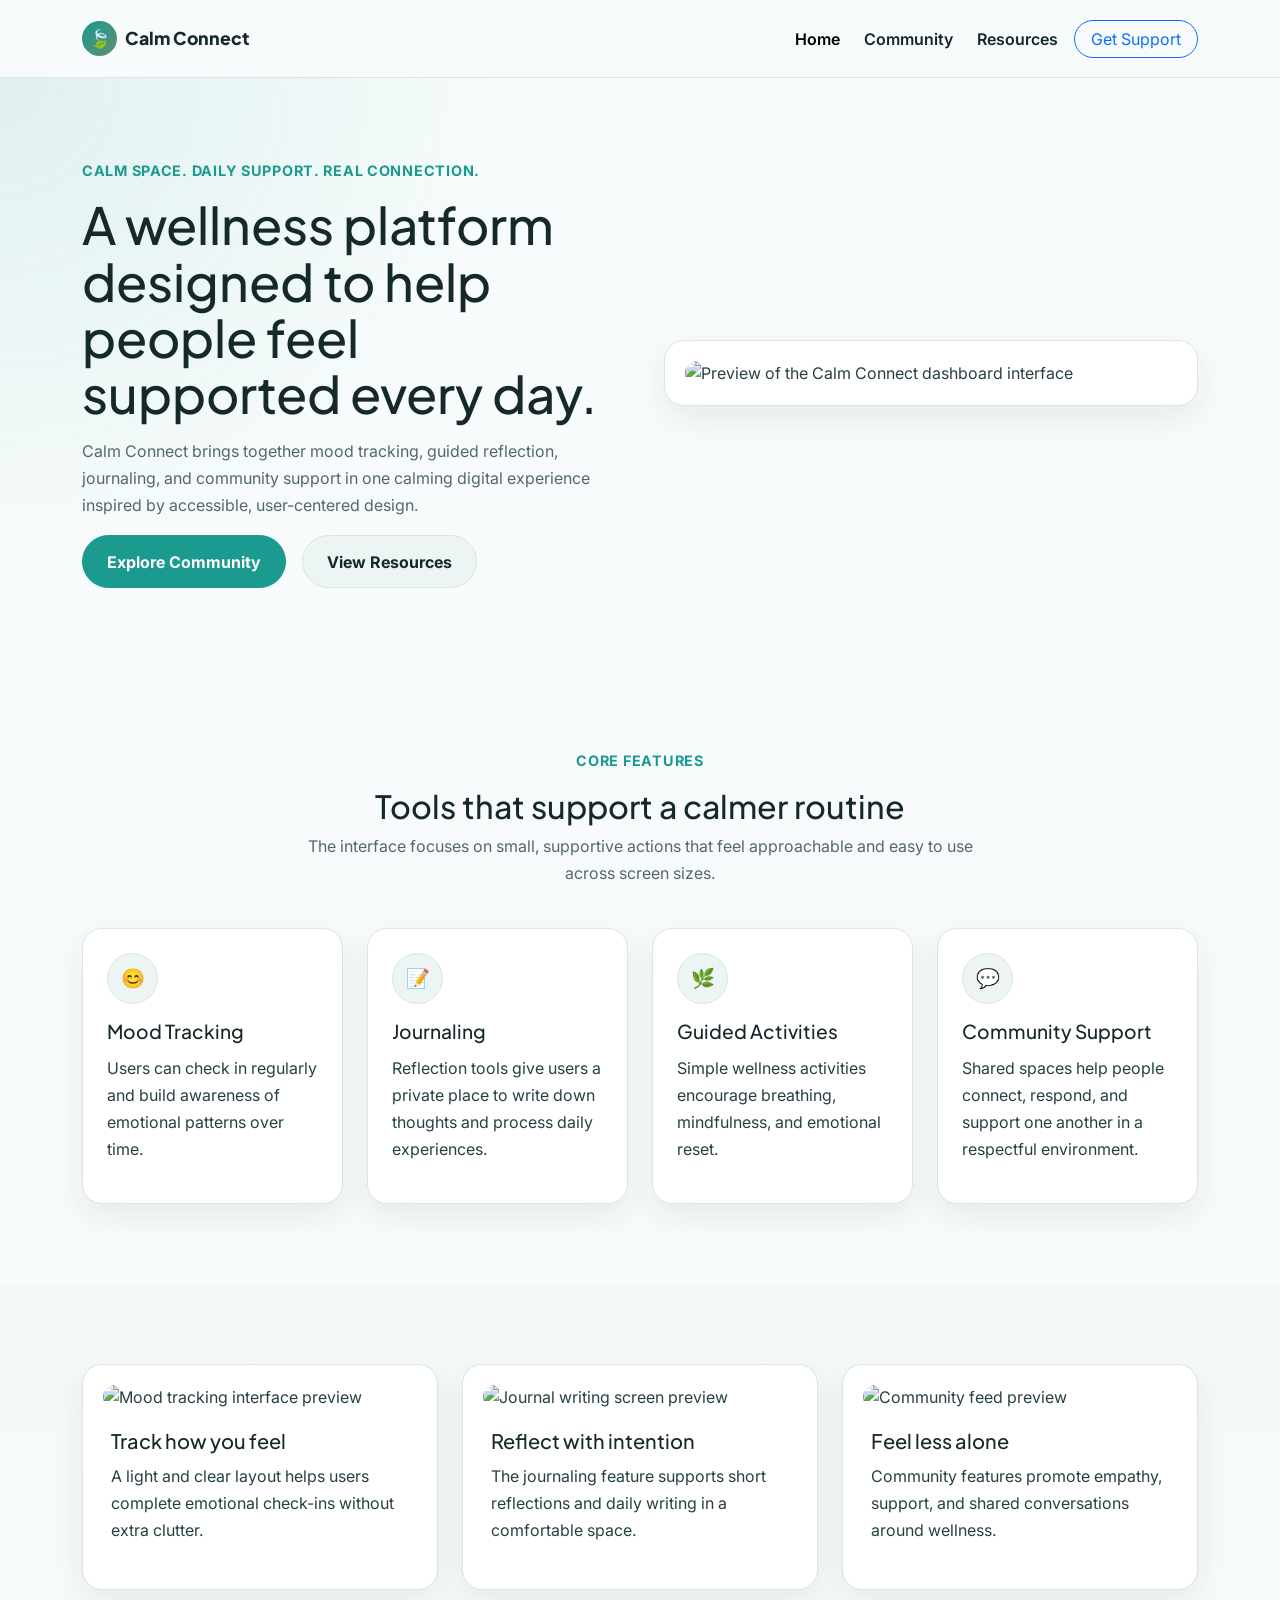
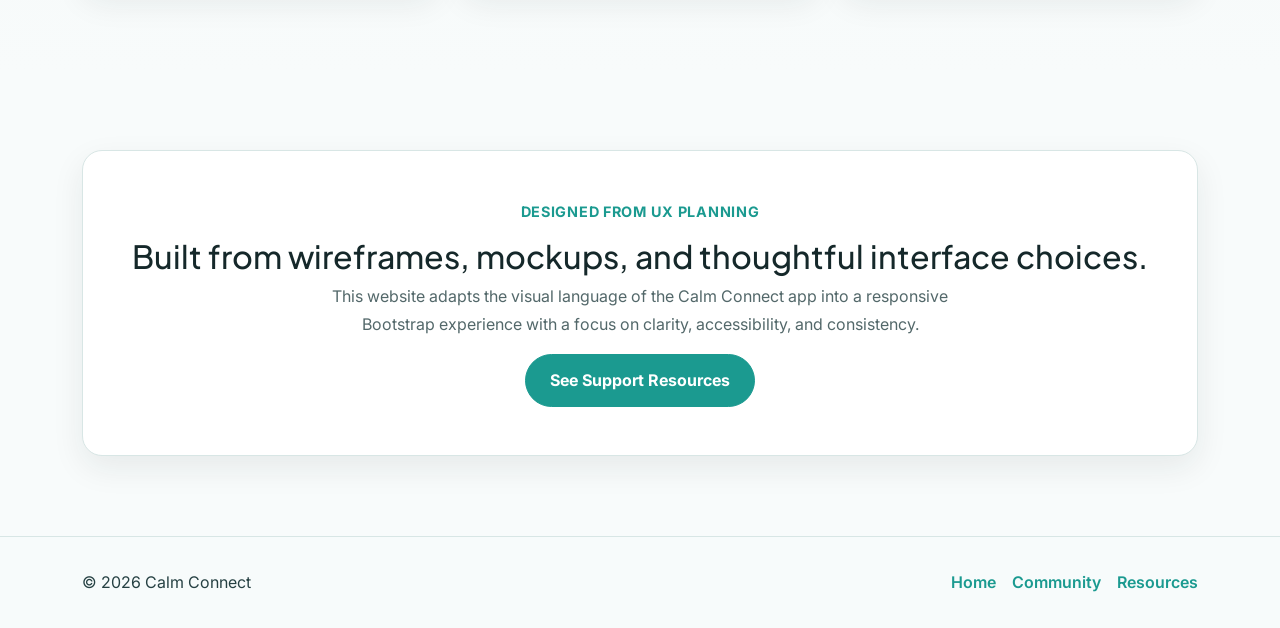
==== index.html @ 1ac4ee03 "added changes to community.html, index.html, resources.html and main.css" ====
<!DOCTYPE html>
<html lang="en">
<head>
  <meta charset="UTF-8">
  <meta name="viewport" content="width=device-width, initial-scale=1.0">
  <title>Calm Connect | Home</title>

  <link rel="preconnect" href="https://fonts.googleapis.com">
  <link rel="preconnect" href="https://fonts.gstatic.com" crossorigin>
  <link href="https://fonts.googleapis.com/css2?family=Inter:wght@400;500;600;700&family=Plus+Jakarta+Sans:wght@600;700;800&display=swap" rel="stylesheet">

  <link href="https://cdn.jsdelivr.net/npm/bootstrap@5.3.3/dist/css/bootstrap.min.css" rel="stylesheet">
  <link rel="stylesheet" href="css/main.css">
</head>
<body>
  <a class="skip-link" href="#main-content">Skip to main content</a>

  <header class="site-header">
    <nav class="navbar navbar-expand-lg">
      <div class="container">
        <a class="navbar-brand d-flex align-items-center gap-2" href="index.html">
          <span class="brand-mark">🍃</span>
          <span>Calm Connect</span>
        </a>

        <button class="navbar-toggler" type="button" data-bs-toggle="collapse" data-bs-target="#main-nav" aria-controls="main-nav" aria-expanded="false" aria-label="Toggle navigation">
          <span class="navbar-toggler-icon"></span>
        </button>

        <div class="collapse navbar-collapse" id="main-nav">
          <ul class="navbar-nav ms-auto align-items-lg-center gap-lg-2">
            <li class="nav-item">
              <a class="nav-link active" aria-current="page" href="index.html">Home</a>
            </li>
            <li class="nav-item">
              <a class="nav-link" href="community.html">Community</a>
            </li>
            <li class="nav-item">
              <a class="nav-link" href="resources.html">Resources</a>
            </li>
            <li class="nav-item">
              <a class="btn btn-outline-primary btn-nav mt-2 mt-lg-0" href="resources.html">Get Support</a>
            </li>
          </ul>
        </div>
      </div>
    </nav>
  </header>

  <main id="main-content">
    <section class="hero-section section-space">
      <div class="container">
        <div class="row align-items-center g-5">
          <div class="col-lg-6">
            <p class="eyebrow">Calm space. Daily support. Real connection.</p>
            <h1 class="hero-title">A wellness platform designed to help people feel supported every day.</h1>
            <p class="hero-text">
              Calm Connect brings together mood tracking, guided reflection, journaling, and community support in one calming digital experience inspired by accessible, user-centered design.
            </p>
            <div class="d-flex flex-wrap gap-3">
              <a href="community.html" class="btn btn-primary btn-pill">Explore Community</a>
              <a href="resources.html" class="btn btn-soft btn-pill">View Resources</a>
            </div>
          </div>

          <div class="col-lg-6">
            <div class="hero-card">
              <picture>
                <source srcset="images/hero-preview.webp" media="(min-width: 768px)">
                <img src="images/hero-preview.webp" alt="Preview of the Calm Connect dashboard interface" class="img-fluid hero-image">
              </picture>
            </div>
          </div>
        </div>
      </div>
    </section>

    <section class="section-space">
      <div class="container">
        <div class="section-heading text-center">
          <p class="eyebrow">Core features</p>
          <h2>Tools that support a calmer routine</h2>
          <p class="section-text mx-auto">
            The interface focuses on small, supportive actions that feel approachable and easy to use across screen sizes.
          </p>
        </div>

        <div class="row g-4 mt-2">
          <div class="col-md-6 col-xl-3">
            <article class="feature-card h-100">
              <div class="icon-bubble">😊</div>
              <h3>Mood Tracking</h3>
              <p>Users can check in regularly and build awareness of emotional patterns over time.</p>
            </article>
          </div>

          <div class="col-md-6 col-xl-3">
            <article class="feature-card h-100">
              <div class="icon-bubble">📝</div>
              <h3>Journaling</h3>
              <p>Reflection tools give users a private place to write down thoughts and process daily experiences.</p>
            </article>
          </div>

          <div class="col-md-6 col-xl-3">
            <article class="feature-card h-100">
              <div class="icon-bubble">🌿</div>
              <h3>Guided Activities</h3>
              <p>Simple wellness activities encourage breathing, mindfulness, and emotional reset.</p>
            </article>
          </div>

          <div class="col-md-6 col-xl-3">
            <article class="feature-card h-100">
              <div class="icon-bubble">💬</div>
              <h3>Community Support</h3>
              <p>Shared spaces help people connect, respond, and support one another in a respectful environment.</p>
            </article>
          </div>
        </div>
      </div>
    </section>

    <section class="section-space alt-section">
      <div class="container">
        <div class="row g-4 align-items-stretch">
          <div class="col-lg-4">
            <article class="preview-card h-100">
              <picture>
                <source srcset="images/feature-mood.webp" media="(min-width: 768px)">
                <img src="images/feature-mood.webp" alt="Mood tracking interface preview" class="img-fluid preview-image">
              </picture>
              <div class="preview-copy">
                <h3>Track how you feel</h3>
                <p>A light and clear layout helps users complete emotional check-ins without extra clutter.</p>
              </div>
            </article>
          </div>

          <div class="col-lg-4">
            <article class="preview-card h-100">
              <picture>
                <source srcset="images/feature-journal.webp" media="(min-width: 768px)">
                <img src="images/feature-journal.webp" alt="Journal writing screen preview" class="img-fluid preview-image">
              </picture>
              <div class="preview-copy">
                <h3>Reflect with intention</h3>
                <p>The journaling feature supports short reflections and daily writing in a comfortable space.</p>
              </div>
            </article>
          </div>

          <div class="col-lg-4">
            <article class="preview-card h-100">
              <picture>
                <source srcset="images/feature-community.webp" media="(min-width: 768px)">
                <img src="images/feature-community.webp" alt="Community feed preview" class="img-fluid preview-image">
              </picture>
              <div class="preview-copy">
                <h3>Feel less alone</h3>
                <p>Community features promote empathy, support, and shared conversations around wellness.</p>
              </div>
            </article>
          </div>
        </div>
      </div>
    </section>

    <section class="section-space">
      <div class="container">
        <div class="cta-panel text-center">
          <p class="eyebrow">Designed from UX planning</p>
          <h2>Built from wireframes, mockups, and thoughtful interface choices.</h2>
          <p class="section-text mx-auto">
            This website adapts the visual language of the Calm Connect app into a responsive Bootstrap experience with a focus on clarity, accessibility, and consistency.
          </p>
          <a href="resources.html" class="btn btn-primary btn-pill">See Support Resources</a>
        </div>
      </div>
    </section>
  </main>

  <footer class="site-footer">
    <div class="container">
      <div class="row g-3 align-items-center">
        <div class="col-md-6">
          <p class="mb-0">© 2026 Calm Connect</p>
        </div>
        <div class="col-md-6">
          <ul class="footer-links">
            <li><a href="index.html">Home</a></li>
            <li><a href="community.html">Community</a></li>
            <li><a href="resources.html">Resources</a></li>
          </ul>
        </div>
      </div>
    </div>
  </footer>

  <script src="https://cdn.jsdelivr.net/npm/bootstrap@5.3.3/dist/js/bootstrap.bundle.min.js"></script>
</body>
</html>
---- css/main.css ----
:root {
  --bs-primary: #1b9a90;
  --bs-secondary: #6b7992;
  --bs-light: #eef5f5;
  --bs-dark: #15282a;
  --bs-body-bg: #f8fbfb;
  --bs-body-color: #264143;
  --bs-border-radius: 1rem;

  --site-teal: #1b9a90;
  --site-teal-dark: #147e75;
  --site-pale: #edf4f4;
  --site-mint: #dce9e8;
  --site-slate: #6b7992;
  --site-deep: #15282a;
  --site-card: #ffffff;
  --site-border: #d8e6e5;
  --site-shadow: 0 12px 32px rgba(21, 40, 42, 0.08);
}

html {
  scroll-behavior: smooth;
}

body {
  font-family: "Inter", sans-serif;
  background-color: var(--bs-body-bg);
  color: var(--bs-body-color);
}

img {
  display: block;
  max-width: 100%;
  height: auto;
}

h1,
h2,
h3,
h4,
.navbar-brand {
  font-family: "Plus Jakarta Sans", sans-serif;
  color: var(--site-deep);
}

p {
  line-height: 1.7;
}

a {
  color: var(--site-teal);
}

a:hover,
a:focus {
  color: var(--site-teal-dark);
}

.skip-link {
  position: absolute;
  left: -9999px;
  top: auto;
}

.skip-link:focus {
  left: 1rem;
  top: 1rem;
  z-index: 2000;
  background: var(--site-deep);
  color: #fff;
  padding: 0.75rem 1rem;
  border-radius: 0.5rem;
}

.site-header {
  background: rgba(248, 251, 251, 0.92);
  border-bottom: 1px solid var(--site-border);
  backdrop-filter: blur(12px);
  position: sticky;
  top: 0;
  z-index: 1000;
}

.navbar {
  padding: 1rem 0;
}

.navbar-brand {
  font-size: 1.1rem;
  font-weight: 800;
}

.brand-mark {
  width: 2.2rem;
  height: 2.2rem;
  display: inline-flex;
  align-items: center;
  justify-content: center;
  border-radius: 50%;
  background: linear-gradient(135deg, var(--site-teal), #5f8f70);
  color: #fff;
}

.nav-link {
  font-weight: 600;
  color: var(--site-deep);
}

.nav-link.active,
.nav-link:hover,
.nav-link:focus {
  color: var(--site-teal);
}

.btn-nav {
  border-radius: 999px;
  padding-inline: 1rem;
}

.section-space {
  padding: 5rem 0;
}

.section-space-sm {
  padding: 3rem 0;
}

.hero-section {
  background:
    radial-gradient(circle at top left, rgba(27, 154, 144, 0.1), transparent 35%),
    linear-gradient(180deg, #f6fbfb 0%, #f8fbfb 100%);
}

.hero-title {
  font-size: clamp(2.3rem, 4vw, 4.3rem);
  line-height: 1.1;
  margin-bottom: 1rem;
}

.hero-text,
.section-text {
  max-width: 42rem;
  color: #53686a;
}

.eyebrow {
  display: inline-block;
  margin-bottom: 0.8rem;
  font-size: 0.9rem;
  font-weight: 700;
  letter-spacing: 0.05em;
  text-transform: uppercase;
  color: var(--site-teal);
}

.hero-card,
.preview-card,
.cta-panel,
.feature-card,
.post-card,
.resource-card,
.mini-card,
.thread-panel,
.support-panel {
  background: var(--site-card);
  border: 1px solid var(--site-border);
  border-radius: 1.25rem;
  box-shadow: var(--site-shadow);
}

.hero-card,
.preview-card {
  padding: 1rem;
}

.hero-image,
.preview-image {
  width: 100%;
  border-radius: 1rem;
}

.btn-pill {
  border-radius: 999px;
  padding: 0.85rem 1.5rem;
  font-weight: 700;
}

.btn-primary {
  background-color: var(--site-teal);
  border-color: var(--site-teal);
}

.btn-primary:hover,
.btn-primary:focus {
  background-color: var(--site-teal-dark);
  border-color: var(--site-teal-dark);
}

.btn-soft {
  background: var(--site-pale);
  color: var(--site-deep);
  border: 1px solid var(--site-border);
}

.btn-soft:hover,
.btn-soft:focus {
  background: var(--site-mint);
  color: var(--site-deep);
}

.section-heading {
  max-width: 48rem;
  margin-inline: auto;
}

.feature-card,
.resource-card,
.mini-card {
  padding: 1.5rem;
}

.feature-card h3,
.resource-card h2,
.mini-card h3 {
  font-size: 1.2rem;
  margin-bottom: 0.75rem;
}

.icon-bubble {
  width: 3.2rem;
  height: 3.2rem;
  display: inline-flex;
  align-items: center;
  justify-content: center;
  background: var(--site-pale);
  border: 1px solid var(--site-border);
  border-radius: 50%;
  font-size: 1.2rem;
  margin-bottom: 1rem;
}

.alt-section {
  background: linear-gradient(180deg, #f3f8f8 0%, #f8fbfb 100%);
}

.preview-copy {
  padding: 1.25rem 0.5rem 0.5rem;
}

.preview-copy h3 {
  font-size: 1.25rem;
  margin-bottom: 0.6rem;
}

.cta-panel {
  padding: 2.5rem 1.5rem;
}

.page-banner h1 {
  font-size: clamp(2rem, 4vw, 3.5rem);
}

.pill-row {
  display: flex;
  flex-wrap: wrap;
  gap: 0.75rem;
}

.filter-pill {
  display: inline-flex;
  align-items: center;
  padding: 0.65rem 1rem;
  border-radius: 999px;
  background: var(--site-card);
  border: 1px solid var(--site-border);
  color: var(--site-slate);
  font-weight: 600;
}

.active-pill {
  background: var(--site-teal);
  border-color: var(--site-teal);
  color: #fff;
}

.post-card {
  padding: 1.5rem;
}

.post-meta {
  display: flex;
  align-items: flex-start;
  gap: 1rem;
  margin-bottom: 1rem;
}

.post-avatar {
  width: 3rem;
  height: 3rem;
  display: inline-flex;
  align-items: center;
  justify-content: center;
  border-radius: 50%;
  background: var(--site-pale);
  border: 1px solid var(--site-border);
  flex-shrink: 0;
}

.post-title {
  font-size: 1.15rem;
  margin-bottom: 0.25rem;
}

.post-subtitle {
  margin-bottom: 0;
  color: var(--site-slate);
  font-size: 0.95rem;
}

.post-tags {
  display: flex;
  flex-wrap: wrap;
  gap: 0.5rem;
  margin-top: 1rem;
}

.post-tags span,
.support-list li {
  font-size: 0.95rem;
}

.post-tags span {
  padding: 0.45rem 0.8rem;
  border-radius: 999px;
  background: var(--site-pale);
  color: var(--site-teal-dark);
  font-weight: 600;
}

.thread-panel,
.support-panel {
  padding: 1.75rem;
}

.thread-item {
  padding: 1rem;
  margin-top: 1rem;
  border-radius: 1rem;
  background: var(--site-pale);
  border: 1px solid var(--site-border);
}

.thread-item p {
  margin: 0.4rem 0 0;
}

.support-list {
  padding-left: 1.2rem;
  margin: 1rem 0 1.5rem;
}

.site-footer {
  padding: 2rem 0;
  border-top: 1px solid var(--site-border);
  background: #f7fbfb;
}

.footer-links {
  display: flex;
  flex-wrap: wrap;
  justify-content: flex-start;
  gap: 1rem;
  list-style: none;
  padding: 0;
  margin: 0;
}

.footer-links a {
  text-decoration: none;
  font-weight: 600;
}

@media (min-width: 768px) {
  .hero-card,
  .preview-card {
    padding: 1.25rem;
  }

  .cta-panel {
    padding: 3rem;
  }

  .footer-links {
    justify-content: flex-end;
  }
}

@media (max-width: 991.98px) {
  .navbar-collapse {
    padding-top: 1rem;
  }
}

@media (max-width: 575.98px) {
  .section-space {
    padding: 4rem 0;
  }

  .hero-title {
    font-size: 2.2rem;
  }

  .post-meta {
    flex-direction: column;
  }
}
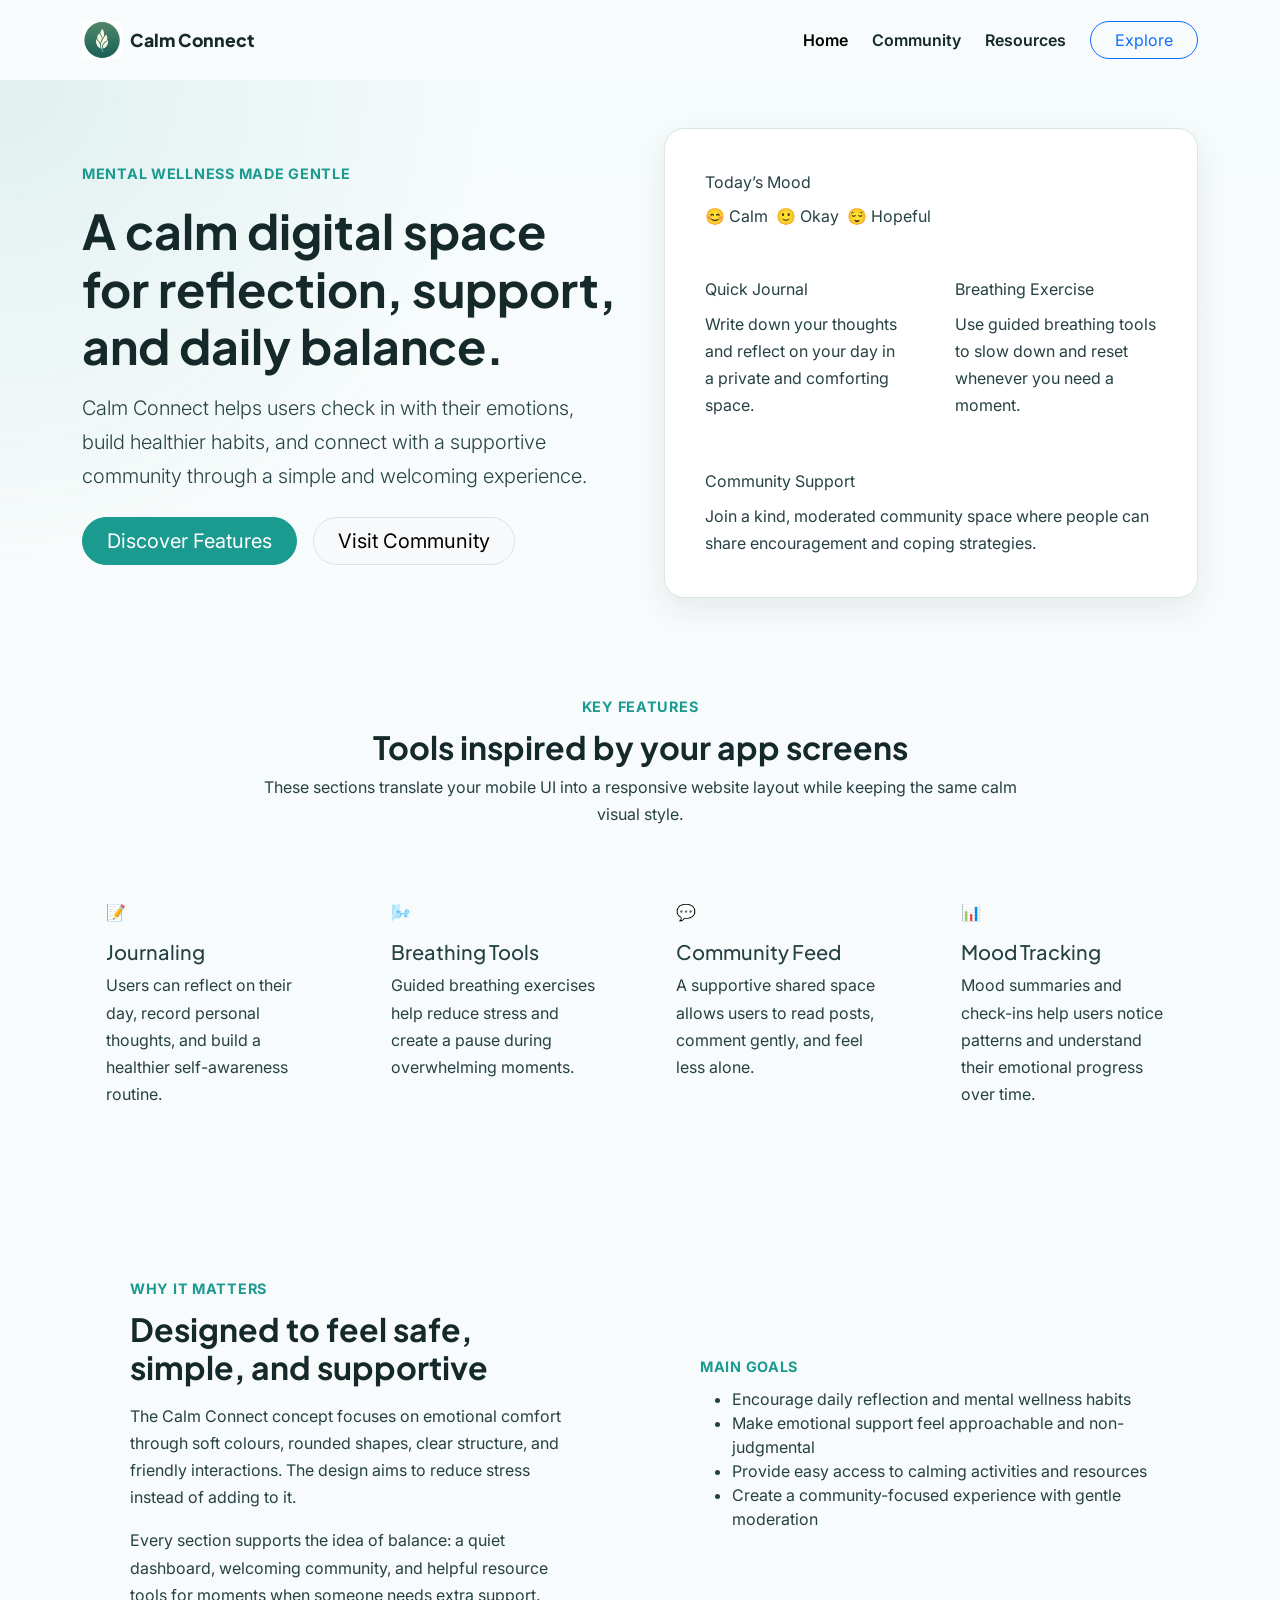
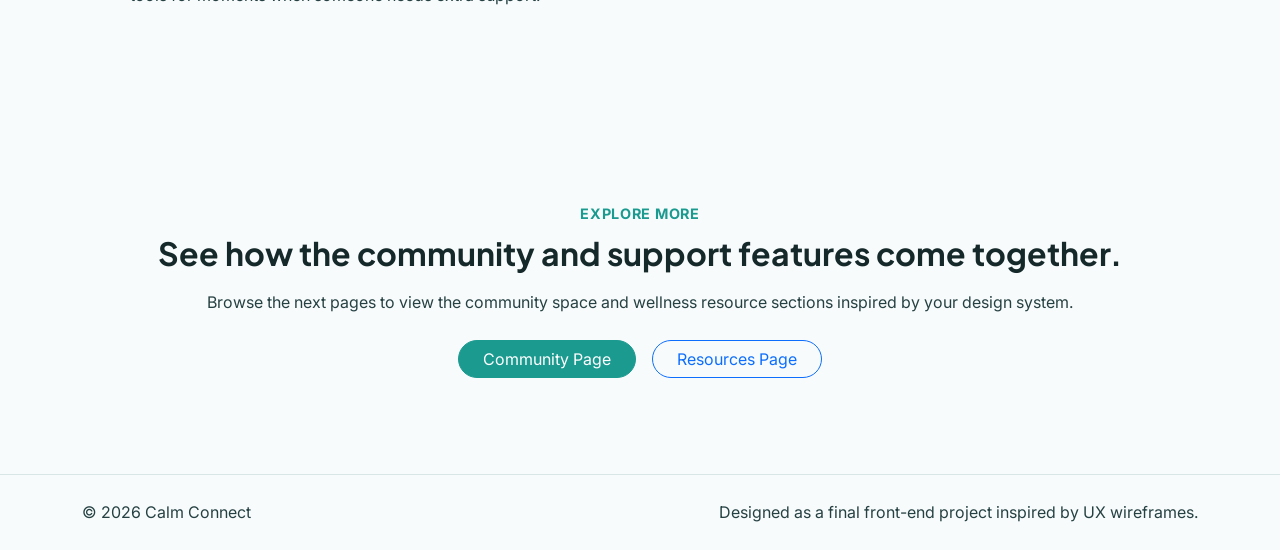
==== commit 80b2f174: "added logo and resource images to index.html and resources.html" ====
--- a/index.html
+++ b/index.html
@@ -4,6 +4,7 @@
   <meta charset="UTF-8">
   <meta name="viewport" content="width=device-width, initial-scale=1.0">
   <title>Calm Connect | Home</title>
+  <meta name="description" content="Calm Connect is a wellness-focused platform designed to support reflection, community, and mental well-being.">
 
   <link rel="preconnect" href="https://fonts.googleapis.com">
   <link rel="preconnect" href="https://fonts.gstatic.com" crossorigin>
@@ -15,32 +16,24 @@
 <body>
   <a class="skip-link" href="#main-content">Skip to main content</a>
 
-  <header class="site-header">
-    <nav class="navbar navbar-expand-lg">
+  <header>
+    <nav class="navbar navbar-expand-lg navbar-light site-navbar py-3">
       <div class="container">
         <a class="navbar-brand d-flex align-items-center gap-2" href="index.html">
-          <span class="brand-mark">🍃</span>
-          <span>Calm Connect</span>
+          <img src="images/logo.png" alt="Calm Connect logo" width="40">
+          <span class="brand-text">Calm Connect</span>
         </a>
 
-        <button class="navbar-toggler" type="button" data-bs-toggle="collapse" data-bs-target="#main-nav" aria-controls="main-nav" aria-expanded="false" aria-label="Toggle navigation">
+        <button class="navbar-toggler" type="button" data-bs-toggle="collapse" data-bs-target="#site-nav" aria-controls="site-nav" aria-expanded="false" aria-label="Toggle navigation">
           <span class="navbar-toggler-icon"></span>
         </button>
 
-        <div class="collapse navbar-collapse" id="main-nav">
+        <div class="collapse navbar-collapse" id="site-nav">
           <ul class="navbar-nav ms-auto align-items-lg-center gap-lg-2">
-            <li class="nav-item">
-              <a class="nav-link active" aria-current="page" href="index.html">Home</a>
-            </li>
-            <li class="nav-item">
-              <a class="nav-link" href="community.html">Community</a>
-            </li>
-            <li class="nav-item">
-              <a class="nav-link" href="resources.html">Resources</a>
-            </li>
-            <li class="nav-item">
-              <a class="btn btn-outline-primary btn-nav mt-2 mt-lg-0" href="resources.html">Get Support</a>
-            </li>
+            <li class="nav-item"><a class="nav-link active" aria-current="page" href="index.html">Home</a></li>
+            <li class="nav-item"><a class="nav-link" href="community.html">Community</a></li>
+            <li class="nav-item"><a class="nav-link" href="resources.html">Resources</a></li>
+            <li class="nav-item ms-lg-2"><a class="btn btn-outline-primary rounded-pill px-4" href="#features">Explore</a></li>
           </ul>
         </div>
       </div>
@@ -48,152 +41,153 @@
   </header>
 
   <main id="main-content">
-    <section class="hero-section section-space">
+    <section class="hero-section py-5 py-lg-6">
       <div class="container">
         <div class="row align-items-center g-5">
           <div class="col-lg-6">
-            <p class="eyebrow">Calm space. Daily support. Real connection.</p>
-            <h1 class="hero-title">A wellness platform designed to help people feel supported every day.</h1>
-            <p class="hero-text">
-              Calm Connect brings together mood tracking, guided reflection, journaling, and community support in one calming digital experience inspired by accessible, user-centered design.
+            <p class="eyebrow mb-3">Mental wellness made gentle</p>
+            <h1 class="display-5 fw-bold mb-3">A calm digital space for reflection, support, and daily balance.</h1>
+            <p class="lead mb-4">
+              Calm Connect helps users check in with their emotions, build healthier habits, and connect with a supportive community through a simple and welcoming experience.
             </p>
             <div class="d-flex flex-wrap gap-3">
-              <a href="community.html" class="btn btn-primary btn-pill">Explore Community</a>
-              <a href="resources.html" class="btn btn-soft btn-pill">View Resources</a>
+              <a class="btn btn-primary btn-lg rounded-pill px-4" href="#features">Discover Features</a>
+              <a class="btn btn-light btn-lg rounded-pill px-4 border" href="community.html">Visit Community</a>
             </div>
           </div>
 
           <div class="col-lg-6">
-            <div class="hero-card">
-              <picture>
-                <source srcset="images/hero-preview.webp" media="(min-width: 768px)">
-                <img src="images/hero-preview.webp" alt="Preview of the Calm Connect dashboard interface" class="img-fluid hero-image">
-              </picture>
+            <div class="hero-card card-custom p-4">
+              <div class="row g-3">
+                <div class="col-12">
+                  <div class="mini-panel p-3">
+                    <p class="mini-label mb-2">Today’s Mood</p>
+                    <div class="d-flex flex-wrap gap-2">
+                      <span class="mood-pill">😊 Calm</span>
+                      <span class="mood-pill">🙂 Okay</span>
+                      <span class="mood-pill">😌 Hopeful</span>
+                    </div>
+                  </div>
+                </div>
+                <div class="col-md-6">
+                  <div class="mini-panel p-3 h-100">
+                    <p class="mini-label mb-2">Quick Journal</p>
+                    <p class="mb-0 small-text">Write down your thoughts and reflect on your day in a private and comforting space.</p>
+                  </div>
+                </div>
+                <div class="col-md-6">
+                  <div class="mini-panel p-3 h-100">
+                    <p class="mini-label mb-2">Breathing Exercise</p>
+                    <p class="mb-0 small-text">Use guided breathing tools to slow down and reset whenever you need a moment.</p>
+                  </div>
+                </div>
+                <div class="col-12">
+                  <div class="mini-panel p-3">
+                    <p class="mini-label mb-2">Community Support</p>
+                    <p class="mb-0 small-text">Join a kind, moderated community space where people can share encouragement and coping strategies.</p>
+                  </div>
+                </div>
+              </div>
             </div>
           </div>
         </div>
       </div>
     </section>
 
-    <section class="section-space">
+    <section id="features" class="py-5">
       <div class="container">
-        <div class="section-heading text-center">
-          <p class="eyebrow">Core features</p>
-          <h2>Tools that support a calmer routine</h2>
-          <p class="section-text mx-auto">
-            The interface focuses on small, supportive actions that feel approachable and easy to use across screen sizes.
-          </p>
+        <div class="section-heading text-center mb-5">
+          <p class="eyebrow mb-2">Key features</p>
+          <h2 class="fw-bold">Tools inspired by your app screens</h2>
+          <p class="section-copy mx-auto">These sections translate your mobile UI into a responsive website layout while keeping the same calm visual style.</p>
         </div>
 
-        <div class="row g-4 mt-2">
+        <div class="row g-4">
           <div class="col-md-6 col-xl-3">
-            <article class="feature-card h-100">
-              <div class="icon-bubble">😊</div>
-              <h3>Mood Tracking</h3>
-              <p>Users can check in regularly and build awareness of emotional patterns over time.</p>
+            <article class="card-custom h-100 p-4">
+              <div class="icon-circle mb-3">📝</div>
+              <h3 class="h5">Journaling</h3>
+              <p class="mb-0">Users can reflect on their day, record personal thoughts, and build a healthier self-awareness routine.</p>
             </article>
           </div>
 
           <div class="col-md-6 col-xl-3">
-            <article class="feature-card h-100">
-              <div class="icon-bubble">📝</div>
-              <h3>Journaling</h3>
-              <p>Reflection tools give users a private place to write down thoughts and process daily experiences.</p>
+            <article class="card-custom h-100 p-4">
+              <div class="icon-circle mb-3">🌬️</div>
+              <h3 class="h5">Breathing Tools</h3>
+              <p class="mb-0">Guided breathing exercises help reduce stress and create a pause during overwhelming moments.</p>
             </article>
           </div>
 
           <div class="col-md-6 col-xl-3">
-            <article class="feature-card h-100">
-              <div class="icon-bubble">🌿</div>
-              <h3>Guided Activities</h3>
-              <p>Simple wellness activities encourage breathing, mindfulness, and emotional reset.</p>
+            <article class="card-custom h-100 p-4">
+              <div class="icon-circle mb-3">💬</div>
+              <h3 class="h5">Community Feed</h3>
+              <p class="mb-0">A supportive shared space allows users to read posts, comment gently, and feel less alone.</p>
             </article>
           </div>
 
           <div class="col-md-6 col-xl-3">
-            <article class="feature-card h-100">
-              <div class="icon-bubble">💬</div>
-              <h3>Community Support</h3>
-              <p>Shared spaces help people connect, respond, and support one another in a respectful environment.</p>
+            <article class="card-custom h-100 p-4">
+              <div class="icon-circle mb-3">📊</div>
+              <h3 class="h5">Mood Tracking</h3>
+              <p class="mb-0">Mood summaries and check-ins help users notice patterns and understand their emotional progress over time.</p>
             </article>
           </div>
         </div>
       </div>
     </section>
 
-    <section class="section-space alt-section">
+    <section class="py-5 soft-section">
       <div class="container">
-        <div class="row g-4 align-items-stretch">
-          <div class="col-lg-4">
-            <article class="preview-card h-100">
-              <picture>
-                <source srcset="images/feature-mood.webp" media="(min-width: 768px)">
-                <img src="images/feature-mood.webp" alt="Mood tracking interface preview" class="img-fluid preview-image">
-              </picture>
-              <div class="preview-copy">
-                <h3>Track how you feel</h3>
-                <p>A light and clear layout helps users complete emotional check-ins without extra clutter.</p>
-              </div>
-            </article>
+        <div class="row align-items-center g-4">
+          <div class="col-lg-6">
+            <div class="card-custom p-4 p-lg-5 h-100">
+              <p class="eyebrow mb-2">Why it matters</p>
+              <h2 class="fw-bold mb-3">Designed to feel safe, simple, and supportive</h2>
+              <p>
+                The Calm Connect concept focuses on emotional comfort through soft colours, rounded shapes, clear structure, and friendly interactions. The design aims to reduce stress instead of adding to it.
+              </p>
+              <p class="mb-0">
+                Every section supports the idea of balance: a quiet dashboard, welcoming community, and helpful resource tools for moments when someone needs extra support.
+              </p>
+            </div>
           </div>
 
-          <div class="col-lg-4">
-            <article class="preview-card h-100">
-              <picture>
-                <source srcset="images/feature-journal.webp" media="(min-width: 768px)">
-                <img src="images/feature-journal.webp" alt="Journal writing screen preview" class="img-fluid preview-image">
-              </picture>
-              <div class="preview-copy">
-                <h3>Reflect with intention</h3>
-                <p>The journaling feature supports short reflections and daily writing in a comfortable space.</p>
-              </div>
-            </article>
-          </div>
-
-          <div class="col-lg-4">
-            <article class="preview-card h-100">
-              <picture>
-                <source srcset="images/feature-community.webp" media="(min-width: 768px)">
-                <img src="images/feature-community.webp" alt="Community feed preview" class="img-fluid preview-image">
-              </picture>
-              <div class="preview-copy">
-                <h3>Feel less alone</h3>
-                <p>Community features promote empathy, support, and shared conversations around wellness.</p>
-              </div>
-            </article>
+          <div class="col-lg-6">
+            <div class="card-custom p-4 p-lg-5 h-100">
+              <p class="eyebrow mb-2">Main goals</p>
+              <ul class="feature-list mb-0">
+                <li>Encourage daily reflection and mental wellness habits</li>
+                <li>Make emotional support feel approachable and non-judgmental</li>
+                <li>Provide easy access to calming activities and resources</li>
+                <li>Create a community-focused experience with gentle moderation</li>
+              </ul>
+            </div>
           </div>
         </div>
       </div>
     </section>
 
-    <section class="section-space">
+    <section class="py-5">
       <div class="container">
-        <div class="cta-panel text-center">
-          <p class="eyebrow">Designed from UX planning</p>
-          <h2>Built from wireframes, mockups, and thoughtful interface choices.</h2>
-          <p class="section-text mx-auto">
-            This website adapts the visual language of the Calm Connect app into a responsive Bootstrap experience with a focus on clarity, accessibility, and consistency.
-          </p>
-          <a href="resources.html" class="btn btn-primary btn-pill">See Support Resources</a>
+        <div class="cta-banner card-custom p-4 p-lg-5 text-center">
+          <p class="eyebrow mb-2">Explore more</p>
+          <h2 class="fw-bold mb-3">See how the community and support features come together.</h2>
+          <p class="mb-4">Browse the next pages to view the community space and wellness resource sections inspired by your design system.</p>
+          <div class="d-flex flex-wrap justify-content-center gap-3">
+            <a href="community.html" class="btn btn-primary rounded-pill px-4">Community Page</a>
+            <a href="resources.html" class="btn btn-outline-primary rounded-pill px-4">Resources Page</a>
+          </div>
         </div>
       </div>
     </section>
   </main>
 
-  <footer class="site-footer">
-    <div class="container">
-      <div class="row g-3 align-items-center">
-        <div class="col-md-6">
-          <p class="mb-0">© 2026 Calm Connect</p>
-        </div>
-        <div class="col-md-6">
-          <ul class="footer-links">
-            <li><a href="index.html">Home</a></li>
-            <li><a href="community.html">Community</a></li>
-            <li><a href="resources.html">Resources</a></li>
-          </ul>
-        </div>
-      </div>
+  <footer class="site-footer py-4">
+    <div class="container d-flex flex-column flex-md-row justify-content-between gap-2">
+      <p class="mb-0">© 2026 Calm Connect</p>
+      <p class="mb-0">Designed as a final front-end project inspired by UX wireframes.</p>
     </div>
   </footer>
 
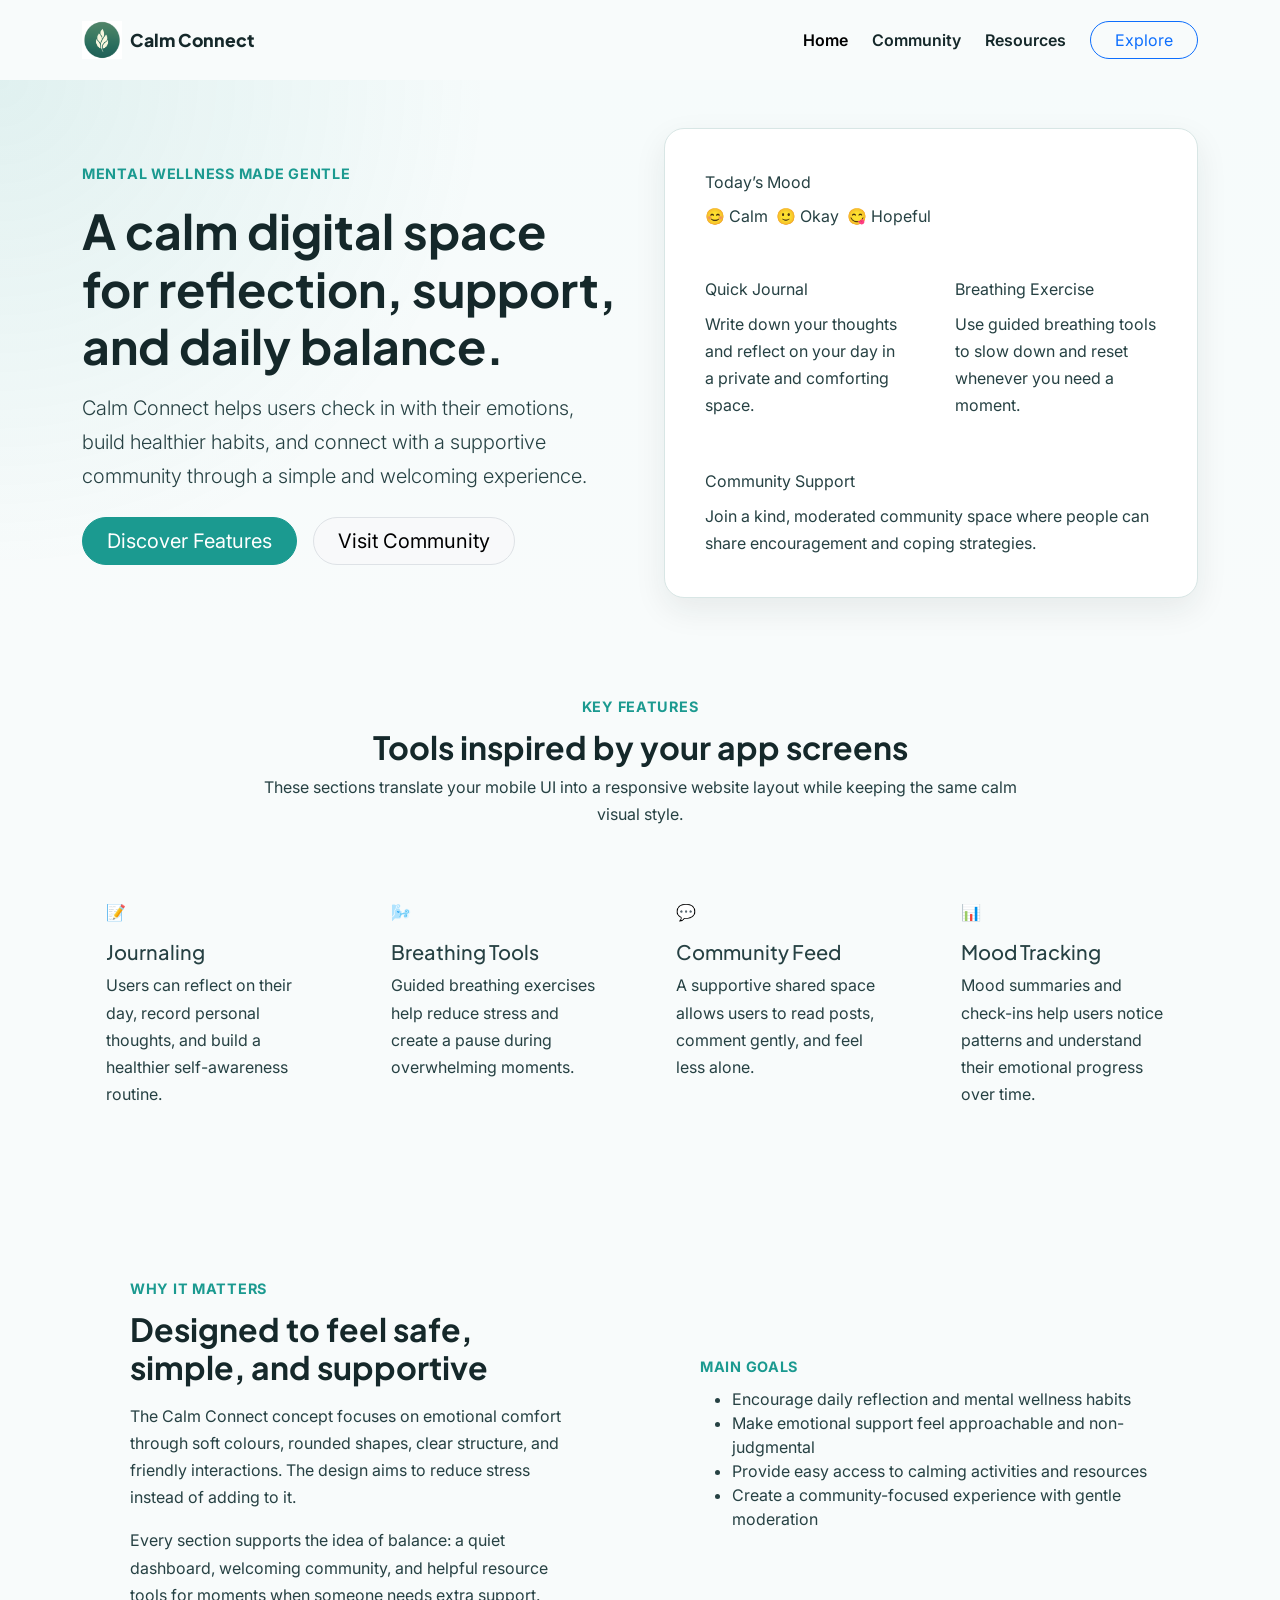
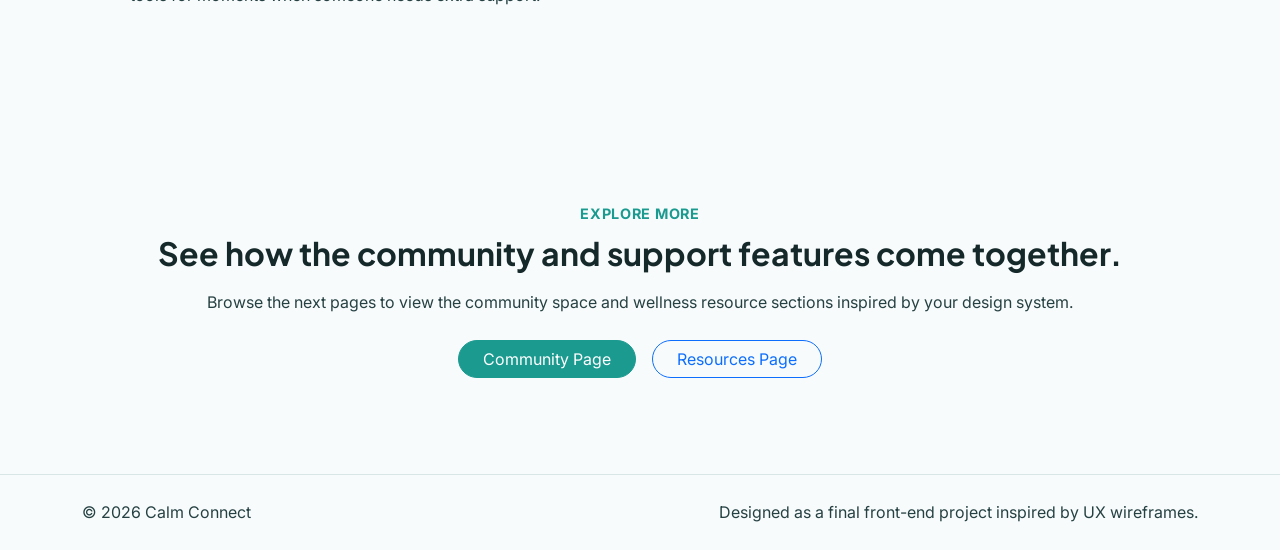
==== commit 428d5615: "added image to community.html and edited index.html" ====
--- a/index.html
+++ b/index.html
@@ -63,9 +63,9 @@
                   <div class="mini-panel p-3">
                     <p class="mini-label mb-2">Today’s Mood</p>
                     <div class="d-flex flex-wrap gap-2">
-                      <span class="mood-pill">😊 Calm</span>
-                      <span class="mood-pill">🙂 Okay</span>
-                      <span class="mood-pill">😌 Hopeful</span>
+                      <span class="mood-pill">&#128522; Calm</span>
+                      <span class="mood-pill">&#128578; Okay</span>
+                      <span class="mood-pill">&#128523; Hopeful</span>
                     </div>
                   </div>
                 </div>
@@ -186,7 +186,7 @@
 
   <footer class="site-footer py-4">
     <div class="container d-flex flex-column flex-md-row justify-content-between gap-2">
-      <p class="mb-0">© 2026 Calm Connect</p>
+      <p class="mb-0">&copy; 2026 Calm Connect</p>
       <p class="mb-0">Designed as a final front-end project inspired by UX wireframes.</p>
     </div>
   </footer>
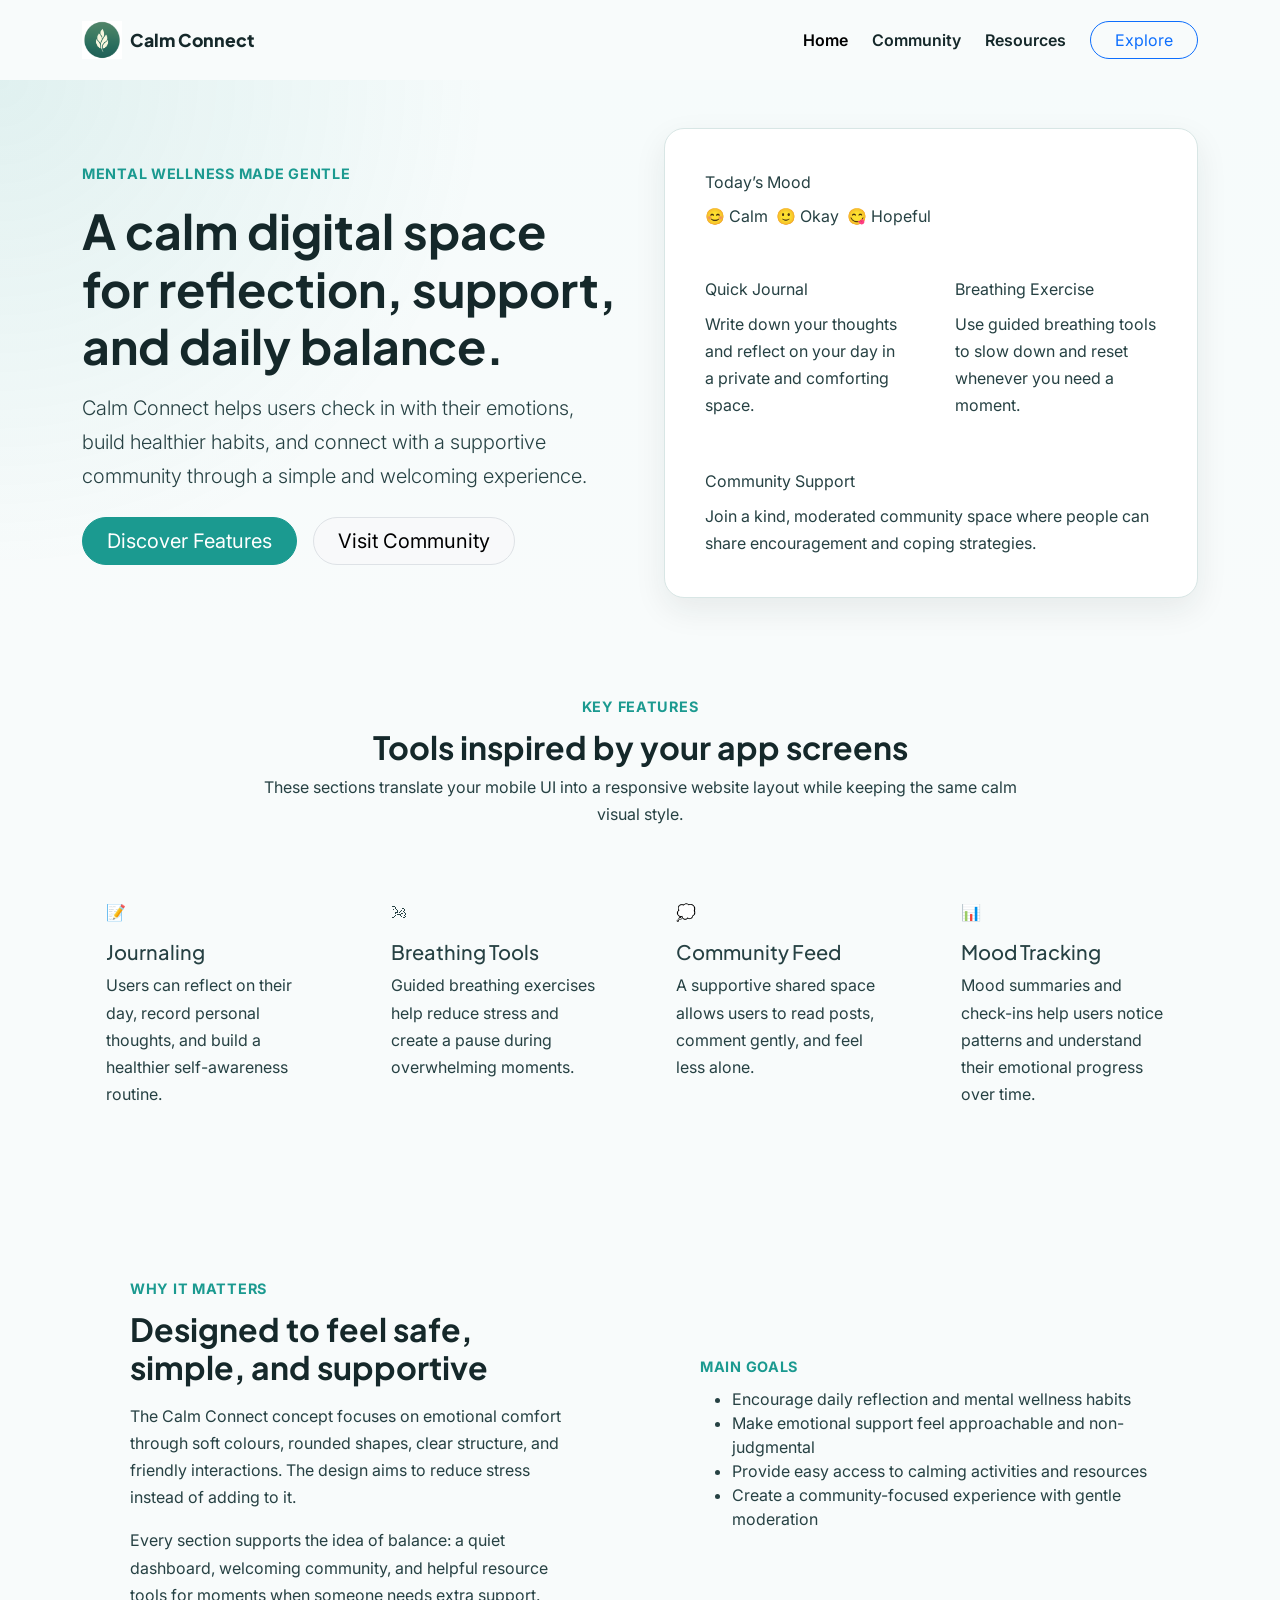
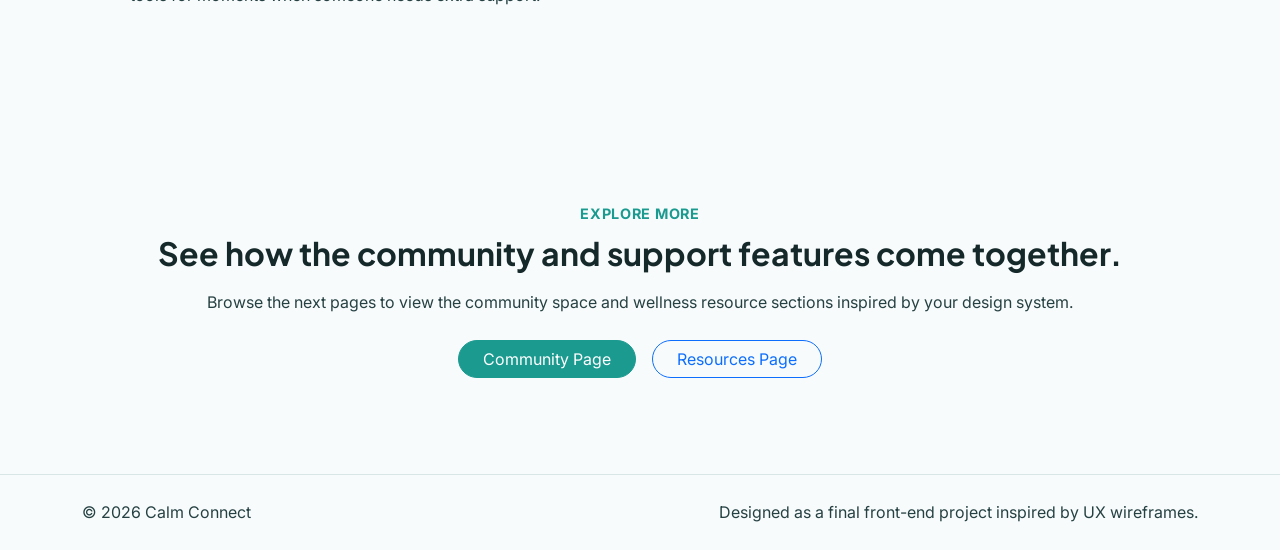
==== commit 390bd05e: "added info to readme.md file and made edits to community.html and index.html" ====
--- a/index.html
+++ b/index.html
@@ -105,7 +105,7 @@
         <div class="row g-4">
           <div class="col-md-6 col-xl-3">
             <article class="card-custom h-100 p-4">
-              <div class="icon-circle mb-3">📝</div>
+              <div class="icon-circle mb-3">&#128221;</div>
               <h3 class="h5">Journaling</h3>
               <p class="mb-0">Users can reflect on their day, record personal thoughts, and build a healthier self-awareness routine.</p>
             </article>
@@ -113,7 +113,7 @@
 
           <div class="col-md-6 col-xl-3">
             <article class="card-custom h-100 p-4">
-              <div class="icon-circle mb-3">🌬️</div>
+              <div class="icon-circle mb-3">&#127788;</div>
               <h3 class="h5">Breathing Tools</h3>
               <p class="mb-0">Guided breathing exercises help reduce stress and create a pause during overwhelming moments.</p>
             </article>
@@ -121,7 +121,7 @@
 
           <div class="col-md-6 col-xl-3">
             <article class="card-custom h-100 p-4">
-              <div class="icon-circle mb-3">💬</div>
+              <div class="icon-circle mb-3">&#128173;</div>
               <h3 class="h5">Community Feed</h3>
               <p class="mb-0">A supportive shared space allows users to read posts, comment gently, and feel less alone.</p>
             </article>
@@ -129,7 +129,7 @@
 
           <div class="col-md-6 col-xl-3">
             <article class="card-custom h-100 p-4">
-              <div class="icon-circle mb-3">📊</div>
+              <div class="icon-circle mb-3">&#128202;</div>
               <h3 class="h5">Mood Tracking</h3>
               <p class="mb-0">Mood summaries and check-ins help users notice patterns and understand their emotional progress over time.</p>
             </article>
